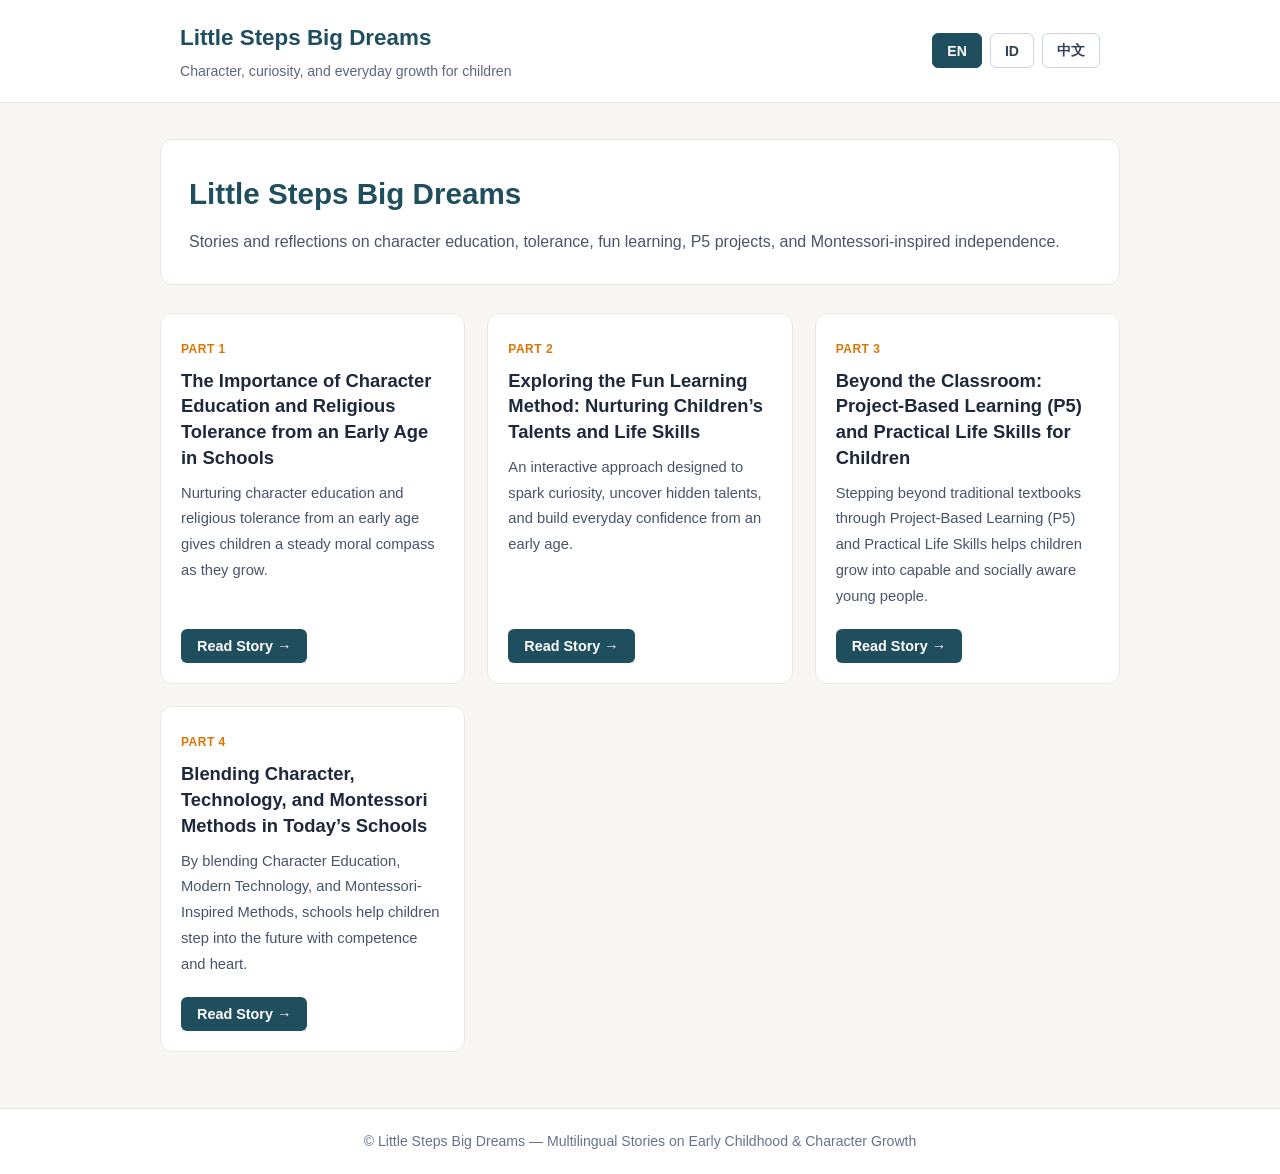
==== index.html @ 89bf20f0 "Update image filenames in articles.js" ====
<!DOCTYPE html>
<html lang="en">
<head>
  <meta charset="UTF-8">
  <meta name="viewport" content="width=device-width, initial-scale=1.0">
  <title>Little Steps Big Dreams</title>
  <link rel="stylesheet" href="style.css">
</head>
<body>
  <header class="site-header">
    <div class="container header-inner">
      <div class="brand">
        <a href="#home" id="brandLink" class="brand-title">Little Steps Big Dreams</a>
        <p id="siteTagline" class="brand-tagline">Character, curiosity, and everyday growth for children</p>
      </div>

      <div class="lang-switcher" role="group" aria-label="Language Switcher">
        <button type="button" class="lang-btn active" data-lang="en">EN</button>
        <button type="button" class="lang-btn" data-lang="id">ID</button>
        <button type="button" class="lang-btn" data-lang="zh">中文</button>
      </div>
    </div>
  </header>

  <main class="container main-content">
    <!-- Tampilan Beranda (Daftar 4 Cerita) -->
    <section id="homeView">
      <div class="hero-box">
        <h1 id="heroTitle">Little Steps Big Dreams</h1>
        <p id="heroSubtitle">Stories and reflections on character education, tolerance, fun learning, P5 projects, and Montessori-inspired independence.</p>
      </div>

      <div id="articlesGrid" class="articles-grid"></div>
    </section>

    <!-- Tampilan Baca Artikel Penuh -->
    <article id="articleView" class="article-view hidden">
      <button type="button" id="backBtn" class="back-btn">← Back to All Stories</button>

      <header class="article-header">
        <h2 id="articleTitle"></h2>
      </header>

      <div id="articleGallery" class="article-gallery"></div>

      <div id="articleBody" class="article-body"></div>

      <div class="article-footer-nav">
        <button type="button" id="backBtnBottom" class="back-btn">← Back to All Stories</button>
      </div>
    </article>
  </main>

  <footer class="site-footer">
    <div class="container">
      <p id="footerText">© Little Steps Big Dreams — Multilingual Stories on Early Childhood & Character Growth</p>
    </div>
  </footer>

  <script src="articles.js"></script>
  <script src="script.js"></script>
</body>
</html>
---- style.css ----
* {
  box-sizing: border-box;
  margin: 0;
  padding: 0;
}

body {
  font-family: "Segoe UI", Roboto, Helvetica, Arial, sans-serif;
  background-color: #f9f7f4;
  color: #2b2d42;
  line-height: 1.75;
}

.container {
  max-width: 960px;
  margin: 0 auto;
  padding: 0 20px;
}

.hidden {
  display: none;
}

/* Header & Language Switcher */
.site-header {
  background-color: #ffffff;
  border-bottom: 1px solid #e6e2dc;
  padding: 18px 0;
  position: sticky;
  top: 0;
  z-index: 100;
}

.header-inner {
  display: flex;
  justify-content: space-between;
  align-items: center;
  gap: 16px;
  flex-wrap: wrap;
}

.brand-title {
  font-size: 1.4rem;
  font-weight: 700;
  color: #1f4e5f;
  text-decoration: none;
}

.brand-tagline {
  font-size: 0.88rem;
  color: #5c677d;
  margin-top: 2px;
}

.lang-switcher {
  display: flex;
  gap: 8px;
}

.lang-btn {
  padding: 7px 14px;
  border: 1px solid #cbd5e1;
  background-color: #ffffff;
  color: #334155;
  border-radius: 6px;
  cursor: pointer;
  font-weight: 600;
  font-size: 0.88rem;
  transition: all 0.2s ease;
}

.lang-btn:hover {
  border-color: #1f4e5f;
  color: #1f4e5f;
}

.lang-btn.active {
  background-color: #1f4e5f;
  border-color: #1f4e5f;
  color: #ffffff;
}

/* Main Content */
.main-content {
  padding: 36px 0 56px;
}

.hero-box {
  background-color: #ffffff;
  border: 1px solid #ece8e1;
  border-radius: 12px;
  padding: 28px;
  margin-bottom: 28px;
}

.hero-box h1 {
  font-size: 1.85rem;
  color: #1f4e5f;
  margin-bottom: 8px;
}

.hero-box p {
  color: #4a5568;
  font-size: 1rem;
}

/* Articles Grid (4 Cards) */
.articles-grid {
  display: grid;
  grid-template-columns: repeat(auto-fit, minmax(280px, 1fr));
  gap: 22px;
}

.article-card {
  background-color: #ffffff;
  border: 1px solid #ece8e1;
  border-radius: 12px;
  overflow: hidden;
  display: flex;
  flex-direction: column;
  justify-content: space-between;
  transition: transform 0.2s ease, box-shadow 0.2s ease;
}

.article-card:hover {
  transform: translateY(-3px);
  box-shadow: 0 8px 20px rgba(31, 78, 95, 0.08);
}

.card-thumb {
  width: 100%;
  height: 190px;
  object-fit: cover;
  background-color: #eef2f6;
}

.card-content {
  padding: 20px;
  flex-grow: 1;
}

.card-part {
  display: inline-block;
  font-size: 0.75rem;
  font-weight: 700;
  text-transform: uppercase;
  letter-spacing: 0.5px;
  color: #d97706;
  margin-bottom: 8px;
}

.card-title {
  font-size: 1.15rem;
  color: #1e293b;
  margin-bottom: 10px;
  line-height: 1.4;
}

.card-excerpt {
  font-size: 0.92rem;
  color: #475569;
}

.card-footer {
  padding: 0 20px 20px;
}

.read-btn {
  display: inline-block;
  padding: 9px 16px;
  background-color: #1f4e5f;
  color: #ffffff;
  border: none;
  border-radius: 6px;
  font-size: 0.9rem;
  font-weight: 600;
  cursor: pointer;
  transition: background-color 0.2s ease;
}

.read-btn:hover {
  background-color: #163a47;
}

/* Full Article View */
.article-view {
  background-color: #ffffff;
  border: 1px solid #ece8e1;
  border-radius: 12px;
  padding: 32px;
}

.back-btn {
  padding: 8px 14px;
  background-color: #f1f5f9;
  color: #1e293b;
  border: 1px solid #cbd5e1;
  border-radius: 6px;
  cursor: pointer;
  font-size: 0.9rem;
  font-weight: 600;
  margin-bottom: 20px;
}

.back-btn:hover {
  background-color: #e2e8f0;
}

.article-header h2 {
  font-size: 1.65rem;
  color: #1f4e5f;
  line-height: 1.35;
  margin-bottom: 20px;
}

.article-gallery {
  display: grid;
  grid-template-columns: repeat(auto-fit, minmax(240px, 1fr));
  gap: 16px;
  margin-bottom: 24px;
}

.article-gallery img {
  width: 100%;
  max-height: 300px;
  object-fit: cover;
  border-radius: 8px;
  border: 1px solid #e5e7eb;
}

.article-body p {
  margin-bottom: 14px;
  color: #2d3748;
}

.article-body h4 {
  font-size: 1.18rem;
  color: #1f4e5f;
  margin-top: 24px;
  margin-bottom: 10px;
}

.article-body ul {
  margin: 10px 0 18px 22px;
}

.article-body li {
  margin-bottom: 8px;
  color: #2d3748;
}

.story-box {
  background-color: #fffbeb;
  border-left: 4px solid #f59e0b;
  padding: 16px 18px;
  border-radius: 6px;
  margin: 24px 0 16px;
  color: #334155;
}

.comment-prompt {
  color: #475569;
  margin-top: 12px;
}

.article-footer-nav {
  margin-top: 28px;
  padding-top: 18px;
  border-top: 1px solid #e5e7eb;
}

/* Footer */
.site-footer {
  background-color: #ffffff;
  border-top: 1px solid #e6e2dc;
  padding: 20px 0;
  text-align: center;
  font-size: 0.88rem;
  color: #64748b;
}

@media (max-width: 600px) {
  .article-view {
    padding: 20px;
  }

  .article-header h2 {
    font-size: 1.35rem;
  }
}
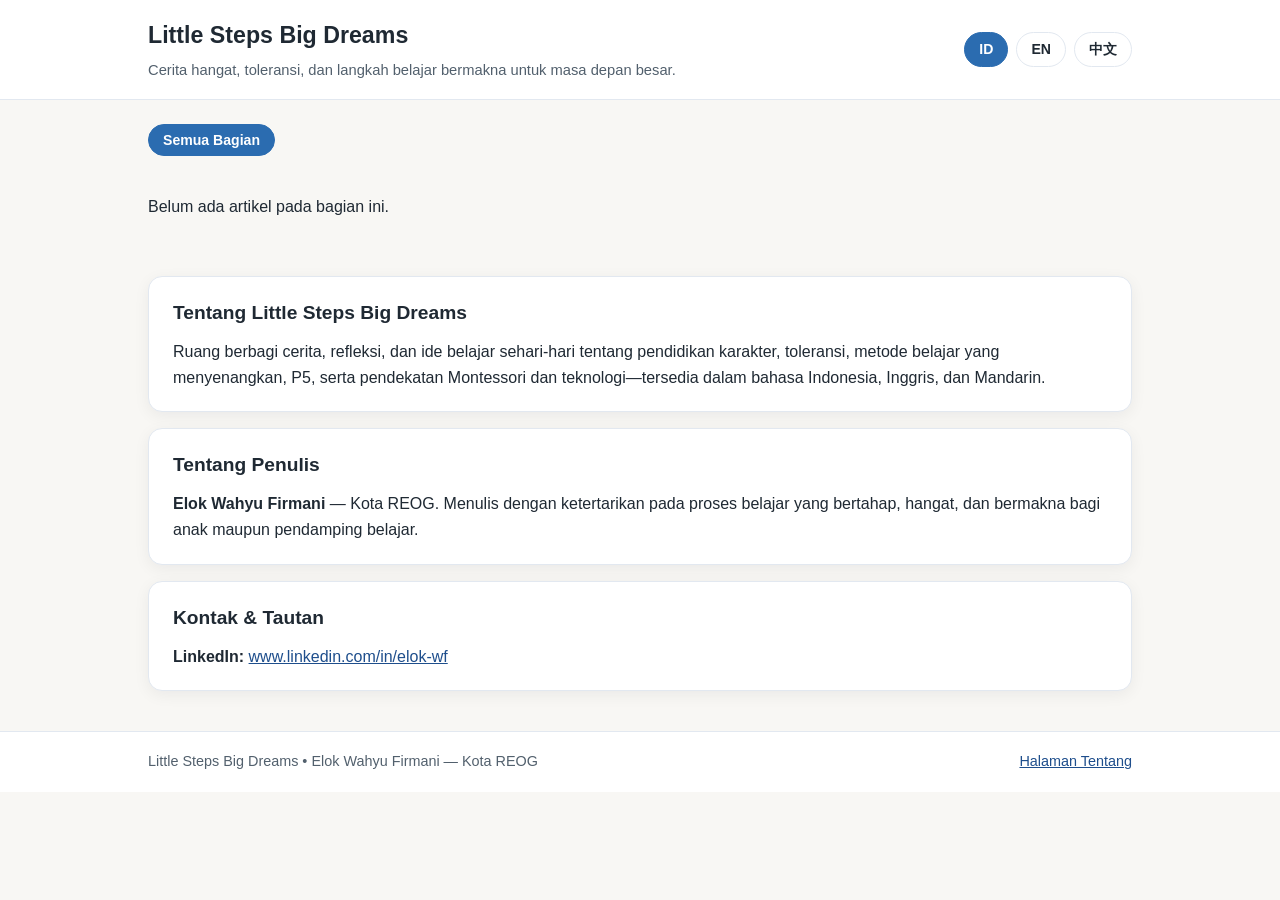
==== commit 043ad572: "Update index.html, style.css, and script.js with profile and multilingual support" ====
--- a/index.html
+++ b/index.html
@@ -1,61 +1,83 @@
 <!DOCTYPE html>
-<html lang="en">
+<html lang="id">
 <head>
-  <meta charset="UTF-8">
-  <meta name="viewport" content="width=device-width, initial-scale=1.0">
-  <title>Little Steps Big Dreams</title>
-  <link rel="stylesheet" href="style.css">
+  <meta charset="UTF-8" />
+  <meta name="viewport" content="width=device-width, initial-scale=1.0" />
+  <meta name="description" content="Little Steps Big Dreams — Ruang berbagi cerita, refleksi, dan ide belajar sehari-hari tentang pendidikan karakter, toleransi, metode belajar yang menyenangkan, P5, serta pendekatan Montessori dan teknologi dalam bahasa Indonesia, Inggris, dan Mandarin." />
+  <title id="page-title">Little Steps Big Dreams</title>
+  <link rel="stylesheet" href="style.css" />
 </head>
 <body>
   <header class="site-header">
     <div class="container header-inner">
-      <div class="brand">
-        <a href="#home" id="brandLink" class="brand-title">Little Steps Big Dreams</a>
-        <p id="siteTagline" class="brand-tagline">Character, curiosity, and everyday growth for children</p>
+      <div class="brand-block">
+        <a href="index.html" class="brand-title" id="brand-title">Little Steps Big Dreams</a>
+        <p class="brand-tagline" id="brand-tagline">
+          Cerita hangat, toleransi, dan langkah belajar bermakna untuk masa depan besar.
+        </p>
       </div>
 
-      <div class="lang-switcher" role="group" aria-label="Language Switcher">
-        <button type="button" class="lang-btn active" data-lang="en">EN</button>
-        <button type="button" class="lang-btn" data-lang="id">ID</button>
+      <div class="lang-switcher" role="group" aria-label="Language switcher">
+        <button type="button" class="lang-btn active" data-lang="id">ID</button>
+        <button type="button" class="lang-btn" data-lang="en">EN</button>
         <button type="button" class="lang-btn" data-lang="zh">中文</button>
       </div>
     </div>
   </header>
 
   <main class="container main-content">
-    <!-- Tampilan Beranda (Daftar 4 Cerita) -->
-    <section id="homeView">
-      <div class="hero-box">
-        <h1 id="heroTitle">Little Steps Big Dreams</h1>
-        <p id="heroSubtitle">Stories and reflections on character education, tolerance, fun learning, P5 projects, and Montessori-inspired independence.</p>
+    <section class="filter-bar" aria-label="Filter bagian artikel">
+      <div id="part-filters" class="part-filters"></div>
+    </section>
+
+    <section id="articles-grid" class="articles-grid" aria-label="Daftar artikel"></section>
+
+    <!-- Bagian Tentang Blog, Penulis & Kontak -->
+    <section id="about-section" class="about-summary" aria-label="Tentang Little Steps Big Dreams">
+      <div class="about-card">
+        <h2 id="about-blog-title">Tentang Little Steps Big Dreams</h2>
+        <p id="about-blog-desc">
+          Ruang berbagi cerita, refleksi, dan ide belajar sehari-hari tentang pendidikan karakter, toleransi, metode belajar yang menyenangkan, P5, serta pendekatan Montessori dan teknologi—tersedia dalam bahasa Indonesia, Inggris, dan Mandarin.
+        </p>
       </div>
 
-      <div id="articlesGrid" class="articles-grid"></div>
+      <div class="about-card">
+        <h2 id="about-author-title">Tentang Penulis</h2>
+        <p id="about-author-desc">
+          <strong>Elok Wahyu Firmani</strong> — Kota REOG. Menulis dengan ketertarikan pada proses belajar yang bertahap, hangat, dan bermakna bagi anak maupun pendamping belajar.
+        </p>
+      </div>
+
+      <div class="about-card">
+        <h2 id="about-contact-title">Kontak &amp; Tautan</h2>
+        <p class="about-contact-item">
+          <strong id="about-linkedin-label">LinkedIn:</strong>
+          <a href="https://www.linkedin.com/in/elok-wf/" target="_blank" rel="noopener noreferrer">
+            www.linkedin.com/in/elok-wf
+          </a>
+        </p>
+      </div>
     </section>
-
-    <!-- Tampilan Baca Artikel Penuh -->
-    <article id="articleView" class="article-view hidden">
-      <button type="button" id="backBtn" class="back-btn">← Back to All Stories</button>
-
-      <header class="article-header">
-        <h2 id="articleTitle"></h2>
-      </header>
-
-      <div id="articleGallery" class="article-gallery"></div>
-
-      <div id="articleBody" class="article-body"></div>
-
-      <div class="article-footer-nav">
-        <button type="button" id="backBtnBottom" class="back-btn">← Back to All Stories</button>
-      </div>
-    </article>
   </main>
 
   <footer class="site-footer">
-    <div class="container">
-      <p id="footerText">© Little Steps Big Dreams — Multilingual Stories on Early Childhood & Character Growth</p>
+    <div class="container footer-inner">
+      <p id="footer-text">Little Steps Big Dreams • Elok Wahyu Firmani — Kota REOG</p>
+      <a href="about.html" id="footer-about-link">Halaman Tentang</a>
     </div>
   </footer>
+
+  <!-- Modal Pembaca Artikel -->
+  <div id="article-modal" class="modal" aria-hidden="true" role="dialog" aria-modal="true">
+    <div class="modal-backdrop" id="modal-backdrop"></div>
+    <div class="modal-dialog">
+      <button type="button" class="modal-close" id="modal-close" aria-label="Tutup">&times;</button>
+      <p id="modal-part" class="modal-part"></p>
+      <h2 id="modal-title" class="modal-title"></h2>
+      <div id="modal-images" class="modal-images"></div>
+      <div id="modal-content" class="modal-content"></div>
+    </div>
+  </div>
 
   <script src="articles.js"></script>
   <script src="script.js"></script>
--- a/style.css
+++ b/style.css
@@ -1,290 +1,318 @@
+:root {
+  --bg-page: #f8f7f4;
+  --bg-card: #ffffff;
+  --bg-soft: #eef2ef;
+  --text-main: #1f2933;
+  --text-muted: #52606d;
+  --accent: #2b6cb0;
+  --accent-dark: #1e4e8c;
+  --border-color: #e2e8f0;
+  --radius: 14px;
+  --shadow: 0 4px 16px rgba(15, 23, 42, 0.06);
+}
+
 * {
   box-sizing: border-box;
+}
+
+html,
+body {
   margin: 0;
   padding: 0;
-}
-
-body {
-  font-family: "Segoe UI", Roboto, Helvetica, Arial, sans-serif;
-  background-color: #f9f7f4;
-  color: #2b2d42;
-  line-height: 1.75;
+  background-color: var(--bg-page);
+  color: var(--text-main);
+  font-family: "Segoe UI", Roboto, Arial, sans-serif;
+  line-height: 1.65;
+}
+
+img {
+  max-width: 100%;
+  display: block;
+}
+
+a {
+  color: var(--accent-dark);
 }
 
 .container {
-  max-width: 960px;
+  max-width: 1020px;
   margin: 0 auto;
-  padding: 0 20px;
-}
-
-.hidden {
-  display: none;
-}
-
-/* Header & Language Switcher */
+  padding: 0 18px;
+}
+
+/* Header */
 .site-header {
-  background-color: #ffffff;
-  border-bottom: 1px solid #e6e2dc;
-  padding: 18px 0;
+  background: var(--bg-card);
+  border-bottom: 1px solid var(--border-color);
   position: sticky;
   top: 0;
-  z-index: 100;
+  z-index: 20;
 }
 
 .header-inner {
   display: flex;
+  flex-wrap: wrap;
   justify-content: space-between;
   align-items: center;
-  gap: 16px;
+  gap: 14px;
+  padding: 16px 18px;
+}
+
+.brand-title {
+  display: inline-block;
+  font-size: 1.45rem;
+  font-weight: 700;
+  text-decoration: none;
+  color: var(--text-main);
+}
+
+.brand-tagline {
+  margin: 4px 0 0;
+  font-size: 0.92rem;
+  color: var(--text-muted);
+}
+
+.lang-switcher {
+  display: flex;
+  gap: 8px;
+}
+
+.lang-btn,
+.filter-btn,
+.read-btn {
+  cursor: pointer;
+  border: 1px solid var(--border-color);
+  background: var(--bg-card);
+  color: var(--text-main);
+  border-radius: 999px;
+  padding: 7px 14px;
+  font-size: 0.88rem;
+  font-weight: 600;
+  transition: all 0.2s ease;
+}
+
+.lang-btn:hover,
+.filter-btn:hover,
+.read-btn:hover {
+  border-color: var(--accent);
+  color: var(--accent-dark);
+}
+
+.lang-btn.active,
+.filter-btn.active {
+  background: var(--accent);
+  border-color: var(--accent);
+  color: #ffffff;
+}
+
+/* Main & Filter */
+.main-content {
+  padding-top: 24px;
+  padding-bottom: 40px;
+}
+
+.filter-bar {
+  margin-bottom: 22px;
+}
+
+.part-filters {
+  display: flex;
   flex-wrap: wrap;
-}
-
-.brand-title {
-  font-size: 1.4rem;
-  font-weight: 700;
-  color: #1f4e5f;
-  text-decoration: none;
-}
-
-.brand-tagline {
-  font-size: 0.88rem;
-  color: #5c677d;
-  margin-top: 2px;
-}
-
-.lang-switcher {
-  display: flex;
-  gap: 8px;
-}
-
-.lang-btn {
-  padding: 7px 14px;
-  border: 1px solid #cbd5e1;
-  background-color: #ffffff;
-  color: #334155;
-  border-radius: 6px;
-  cursor: pointer;
-  font-weight: 600;
-  font-size: 0.88rem;
-  transition: all 0.2s ease;
-}
-
-.lang-btn:hover {
-  border-color: #1f4e5f;
-  color: #1f4e5f;
-}
-
-.lang-btn.active {
-  background-color: #1f4e5f;
-  border-color: #1f4e5f;
-  color: #ffffff;
-}
-
-/* Main Content */
-.main-content {
-  padding: 36px 0 56px;
-}
-
-.hero-box {
-  background-color: #ffffff;
-  border: 1px solid #ece8e1;
-  border-radius: 12px;
-  padding: 28px;
-  margin-bottom: 28px;
-}
-
-.hero-box h1 {
-  font-size: 1.85rem;
-  color: #1f4e5f;
-  margin-bottom: 8px;
-}
-
-.hero-box p {
-  color: #4a5568;
-  font-size: 1rem;
-}
-
-/* Articles Grid (4 Cards) */
+  gap: 10px;
+}
+
+/* Articles Grid */
 .articles-grid {
   display: grid;
-  grid-template-columns: repeat(auto-fit, minmax(280px, 1fr));
-  gap: 22px;
+  grid-template-columns: repeat(auto-fit, minmax(270px, 1fr));
+  gap: 20px;
 }
 
 .article-card {
-  background-color: #ffffff;
-  border: 1px solid #ece8e1;
-  border-radius: 12px;
+  background: var(--bg-card);
+  border: 1px solid var(--border-color);
+  border-radius: var(--radius);
   overflow: hidden;
+  box-shadow: var(--shadow);
   display: flex;
   flex-direction: column;
-  justify-content: space-between;
-  transition: transform 0.2s ease, box-shadow 0.2s ease;
-}
-
-.article-card:hover {
-  transform: translateY(-3px);
-  box-shadow: 0 8px 20px rgba(31, 78, 95, 0.08);
-}
-
-.card-thumb {
+}
+
+.article-thumb-wrap {
   width: 100%;
-  height: 190px;
+  aspect-ratio: 16 / 10;
+  background: var(--bg-soft);
+  overflow: hidden;
+}
+
+.article-thumb {
+  width: 100%;
+  height: 100%;
   object-fit: cover;
-  background-color: #eef2f6;
-}
-
-.card-content {
-  padding: 20px;
-  flex-grow: 1;
-}
-
-.card-part {
-  display: inline-block;
-  font-size: 0.75rem;
+}
+
+.article-body {
+  padding: 18px;
+  display: flex;
+  flex-direction: column;
+  flex: 1;
+}
+
+.article-part {
+  font-size: 0.8rem;
   font-weight: 700;
   text-transform: uppercase;
-  letter-spacing: 0.5px;
-  color: #d97706;
-  margin-bottom: 8px;
-}
-
-.card-title {
+  letter-spacing: 0.04em;
+  color: var(--accent-dark);
+  margin: 0 0 6px;
+}
+
+.article-title {
+  margin: 0 0 8px;
   font-size: 1.15rem;
-  color: #1e293b;
-  margin-bottom: 10px;
-  line-height: 1.4;
-}
-
-.card-excerpt {
-  font-size: 0.92rem;
-  color: #475569;
-}
-
-.card-footer {
-  padding: 0 20px 20px;
+  line-height: 1.35;
+}
+
+.article-summary {
+  margin: 0 0 16px;
+  font-size: 0.94rem;
+  color: var(--text-muted);
+  flex: 1;
 }
 
 .read-btn {
-  display: inline-block;
-  padding: 9px 16px;
-  background-color: #1f4e5f;
-  color: #ffffff;
-  border: none;
-  border-radius: 6px;
-  font-size: 0.9rem;
-  font-weight: 600;
-  cursor: pointer;
-  transition: background-color 0.2s ease;
-}
-
-.read-btn:hover {
-  background-color: #163a47;
-}
-
-/* Full Article View */
-.article-view {
-  background-color: #ffffff;
-  border: 1px solid #ece8e1;
-  border-radius: 12px;
-  padding: 32px;
-}
-
-.back-btn {
-  padding: 8px 14px;
-  background-color: #f1f5f9;
-  color: #1e293b;
-  border: 1px solid #cbd5e1;
-  border-radius: 6px;
-  cursor: pointer;
-  font-size: 0.9rem;
-  font-weight: 600;
-  margin-bottom: 20px;
-}
-
-.back-btn:hover {
-  background-color: #e2e8f0;
-}
-
-.article-header h2 {
-  font-size: 1.65rem;
-  color: #1f4e5f;
-  line-height: 1.35;
-  margin-bottom: 20px;
-}
-
-.article-gallery {
+  align-self: flex-start;
+  border-radius: 10px;
+  background: var(--bg-soft);
+}
+
+/* About Summary Section */
+.about-summary {
+  margin-top: 40px;
   display: grid;
-  grid-template-columns: repeat(auto-fit, minmax(240px, 1fr));
   gap: 16px;
-  margin-bottom: 24px;
-}
-
-.article-gallery img {
-  width: 100%;
-  max-height: 300px;
-  object-fit: cover;
-  border-radius: 8px;
-  border: 1px solid #e5e7eb;
-}
-
-.article-body p {
-  margin-bottom: 14px;
-  color: #2d3748;
-}
-
-.article-body h4 {
-  font-size: 1.18rem;
-  color: #1f4e5f;
-  margin-top: 24px;
-  margin-bottom: 10px;
-}
-
-.article-body ul {
-  margin: 10px 0 18px 22px;
-}
-
-.article-body li {
-  margin-bottom: 8px;
-  color: #2d3748;
-}
-
-.story-box {
-  background-color: #fffbeb;
-  border-left: 4px solid #f59e0b;
-  padding: 16px 18px;
-  border-radius: 6px;
-  margin: 24px 0 16px;
-  color: #334155;
-}
-
-.comment-prompt {
-  color: #475569;
-  margin-top: 12px;
-}
-
-.article-footer-nav {
-  margin-top: 28px;
-  padding-top: 18px;
-  border-top: 1px solid #e5e7eb;
+}
+
+.about-card {
+  background: var(--bg-card);
+  border: 1px solid var(--border-color);
+  border-radius: var(--radius);
+  padding: 20px 24px;
+  box-shadow: var(--shadow);
+}
+
+.about-card h2 {
+  margin: 0 0 10px;
+  font-size: 1.2rem;
+}
+
+.about-card p {
+  margin: 0;
+}
+
+.about-contact-item a {
+  text-decoration: underline;
+  word-break: break-word;
 }
 
 /* Footer */
 .site-footer {
-  background-color: #ffffff;
-  border-top: 1px solid #e6e2dc;
-  padding: 20px 0;
-  text-align: center;
-  font-size: 0.88rem;
-  color: #64748b;
-}
-
-@media (max-width: 600px) {
-  .article-view {
-    padding: 20px;
-  }
-
-  .article-header h2 {
-    font-size: 1.35rem;
-  }
+  background: var(--bg-card);
+  border-top: 1px solid var(--border-color);
+  padding: 18px 0;
+}
+
+.footer-inner {
+  display: flex;
+  flex-wrap: wrap;
+  justify-content: space-between;
+  align-items: center;
+  gap: 10px;
+  font-size: 0.9rem;
+  color: var(--text-muted);
+}
+
+.footer-inner p {
+  margin: 0;
+}
+
+/* Modal */
+.modal {
+  display: none;
+  position: fixed;
+  inset: 0;
+  z-index: 50;
+  align-items: center;
+  justify-content: center;
+  padding: 16px;
+}
+
+.modal.open {
+  display: flex;
+}
+
+.modal-backdrop {
+  position: fixed;
+  inset: 0;
+  background: rgba(15, 23, 42, 0.55);
+}
+
+.modal-dialog {
+  position: relative;
+  z-index: 2;
+  background: var(--bg-card);
+  border-radius: var(--radius);
+  max-width: 720px;
+  width: 100%;
+  max-height: 88vh;
+  overflow-y: auto;
+  padding: 24px;
+  box-shadow: 0 12px 32px rgba(15, 23, 42, 0.22);
+}
+
+.modal-close {
+  position: sticky;
+  top: 0;
+  float: right;
+  border: none;
+  background: var(--bg-soft);
+  color: var(--text-main);
+  width: 34px;
+  height: 34px;
+  border-radius: 50%;
+  font-size: 1.3rem;
+  line-height: 1;
+  cursor: pointer;
+}
+
+.modal-part {
+  margin: 0 0 6px;
+  font-size: 0.82rem;
+  font-weight: 700;
+  color: var(--accent-dark);
+}
+
+.modal-title {
+  margin: 0 0 14px;
+  font-size: 1.4rem;
+  line-height: 1.35;
+}
+
+.modal-images {
+  display: grid;
+  grid-template-columns: repeat(auto-fit, minmax(220px, 1fr));
+  gap: 12px;
+  margin-bottom: 18px;
+}
+
+.modal-images img {
+  width: 100%;
+  border-radius: 10px;
+  aspect-ratio: 4 / 3;
+  object-fit: cover;
+  background: var(--bg-soft);
+}
+
+.modal-content p {
+  margin: 0 0 12px;
 }
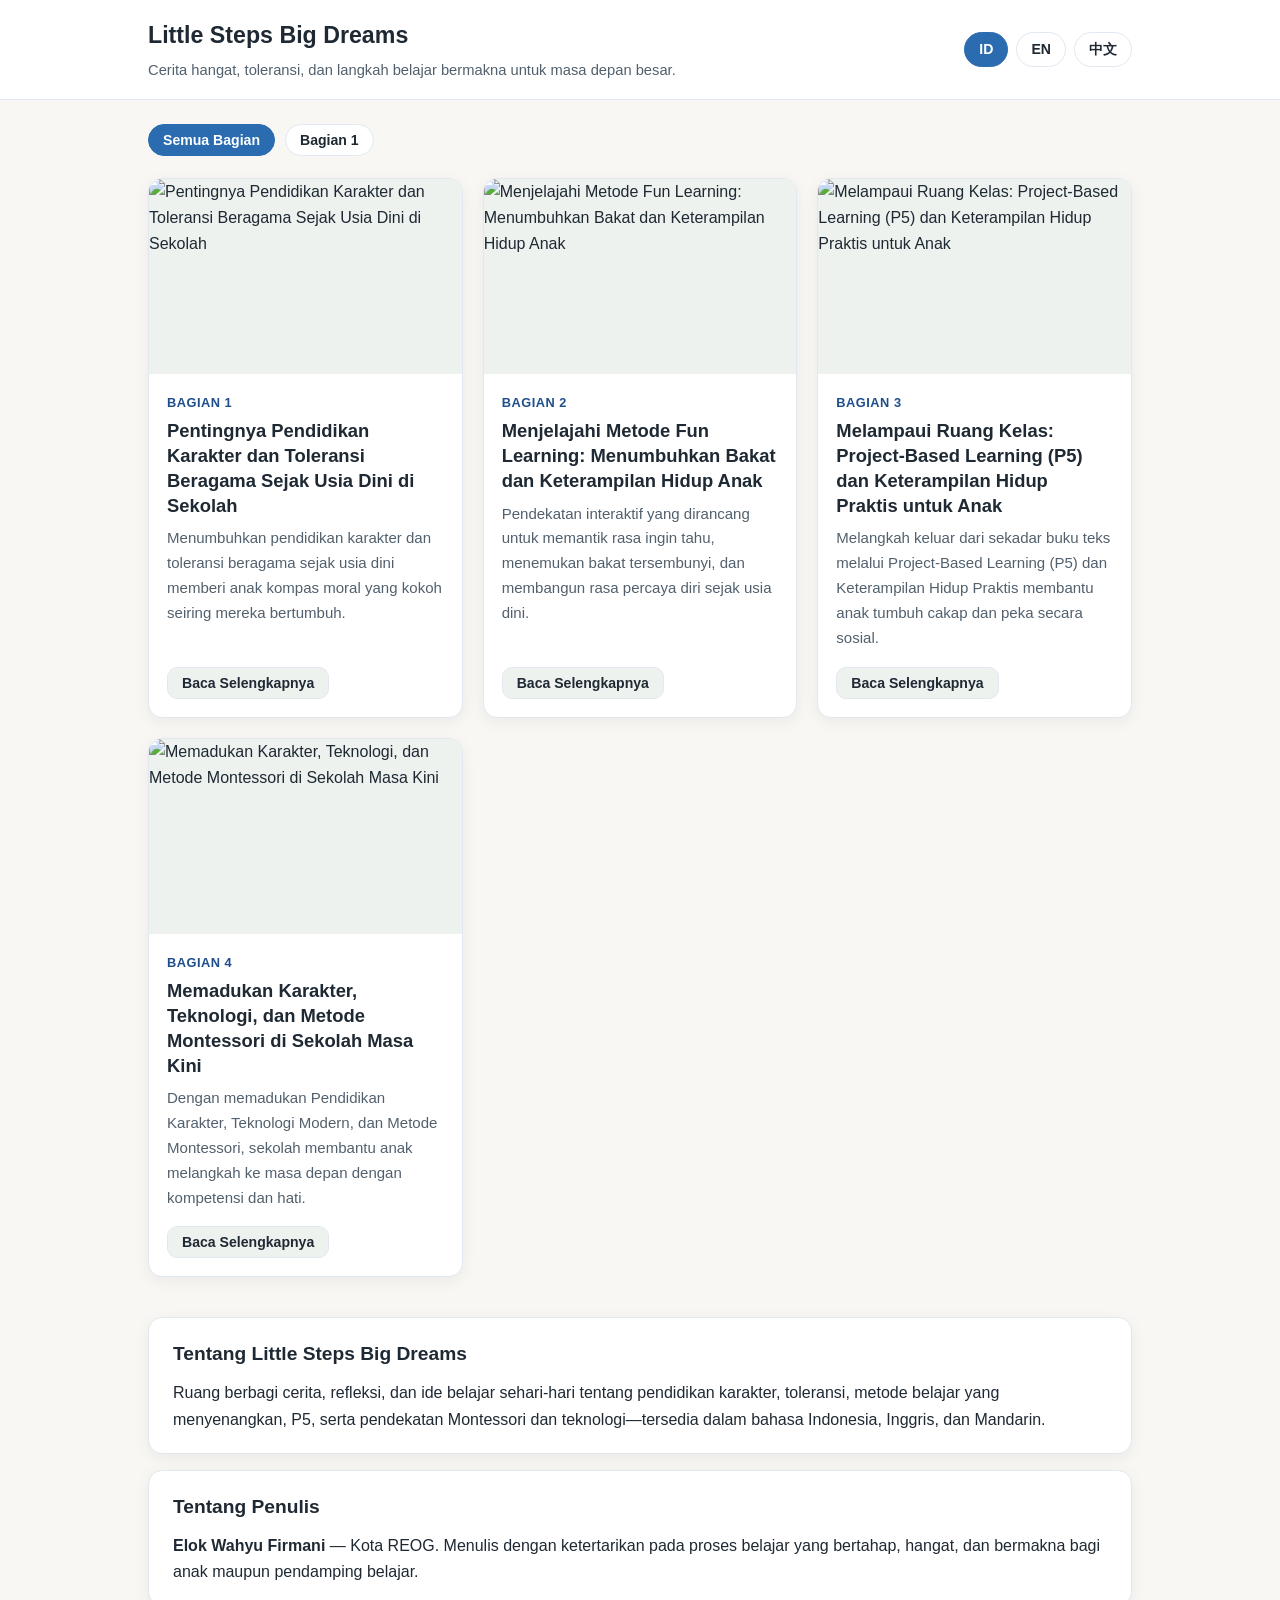
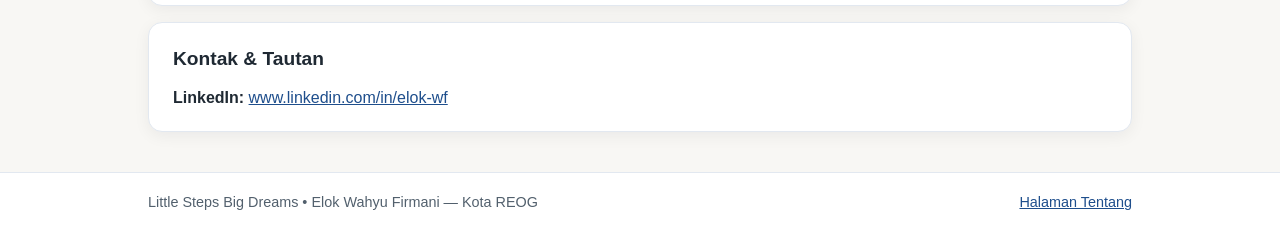
==== commit c675aeeb: "Update blog code" ====
--- a/index.html
+++ b/index.html
@@ -32,7 +32,6 @@
 
     <section id="articles-grid" class="articles-grid" aria-label="Daftar artikel"></section>
 
-    <!-- Bagian Tentang Blog, Penulis & Kontak -->
     <section id="about-section" class="about-summary" aria-label="Tentang Little Steps Big Dreams">
       <div class="about-card">
         <h2 id="about-blog-title">Tentang Little Steps Big Dreams</h2>
@@ -67,7 +66,6 @@
     </div>
   </footer>
 
-  <!-- Modal Pembaca Artikel -->
   <div id="article-modal" class="modal" aria-hidden="true" role="dialog" aria-modal="true">
     <div class="modal-backdrop" id="modal-backdrop"></div>
     <div class="modal-dialog">
--- a/style.css
+++ b/style.css
@@ -271,9 +271,9 @@
 }
 
 .modal-close {
-  position: sticky;
-  top: 0;
-  float: right;
+  position: absolute;
+  top: 16px;
+  right: 16px;
   border: none;
   background: var(--bg-soft);
   color: var(--text-main);
@@ -294,6 +294,7 @@
 
 .modal-title {
   margin: 0 0 14px;
+  padding-right: 40px;
   font-size: 1.4rem;
   line-height: 1.35;
 }
@@ -315,4 +316,31 @@
 
 .modal-content p {
   margin: 0 0 12px;
+}
+
+.modal-content h4 {
+  margin: 18px 0 8px;
+  font-size: 1.08rem;
+}
+
+.modal-content ul {
+  margin: 0 0 14px;
+  padding-left: 20px;
+}
+
+.modal-content li {
+  margin-bottom: 6px;
+}
+
+.story-box {
+  margin: 16px 0;
+  padding: 14px 16px;
+  background: var(--bg-soft);
+  border-left: 4px solid var(--accent);
+  border-radius: 8px;
+}
+
+.comment-prompt {
+  margin-top: 14px;
+  color: var(--text-muted);
 }
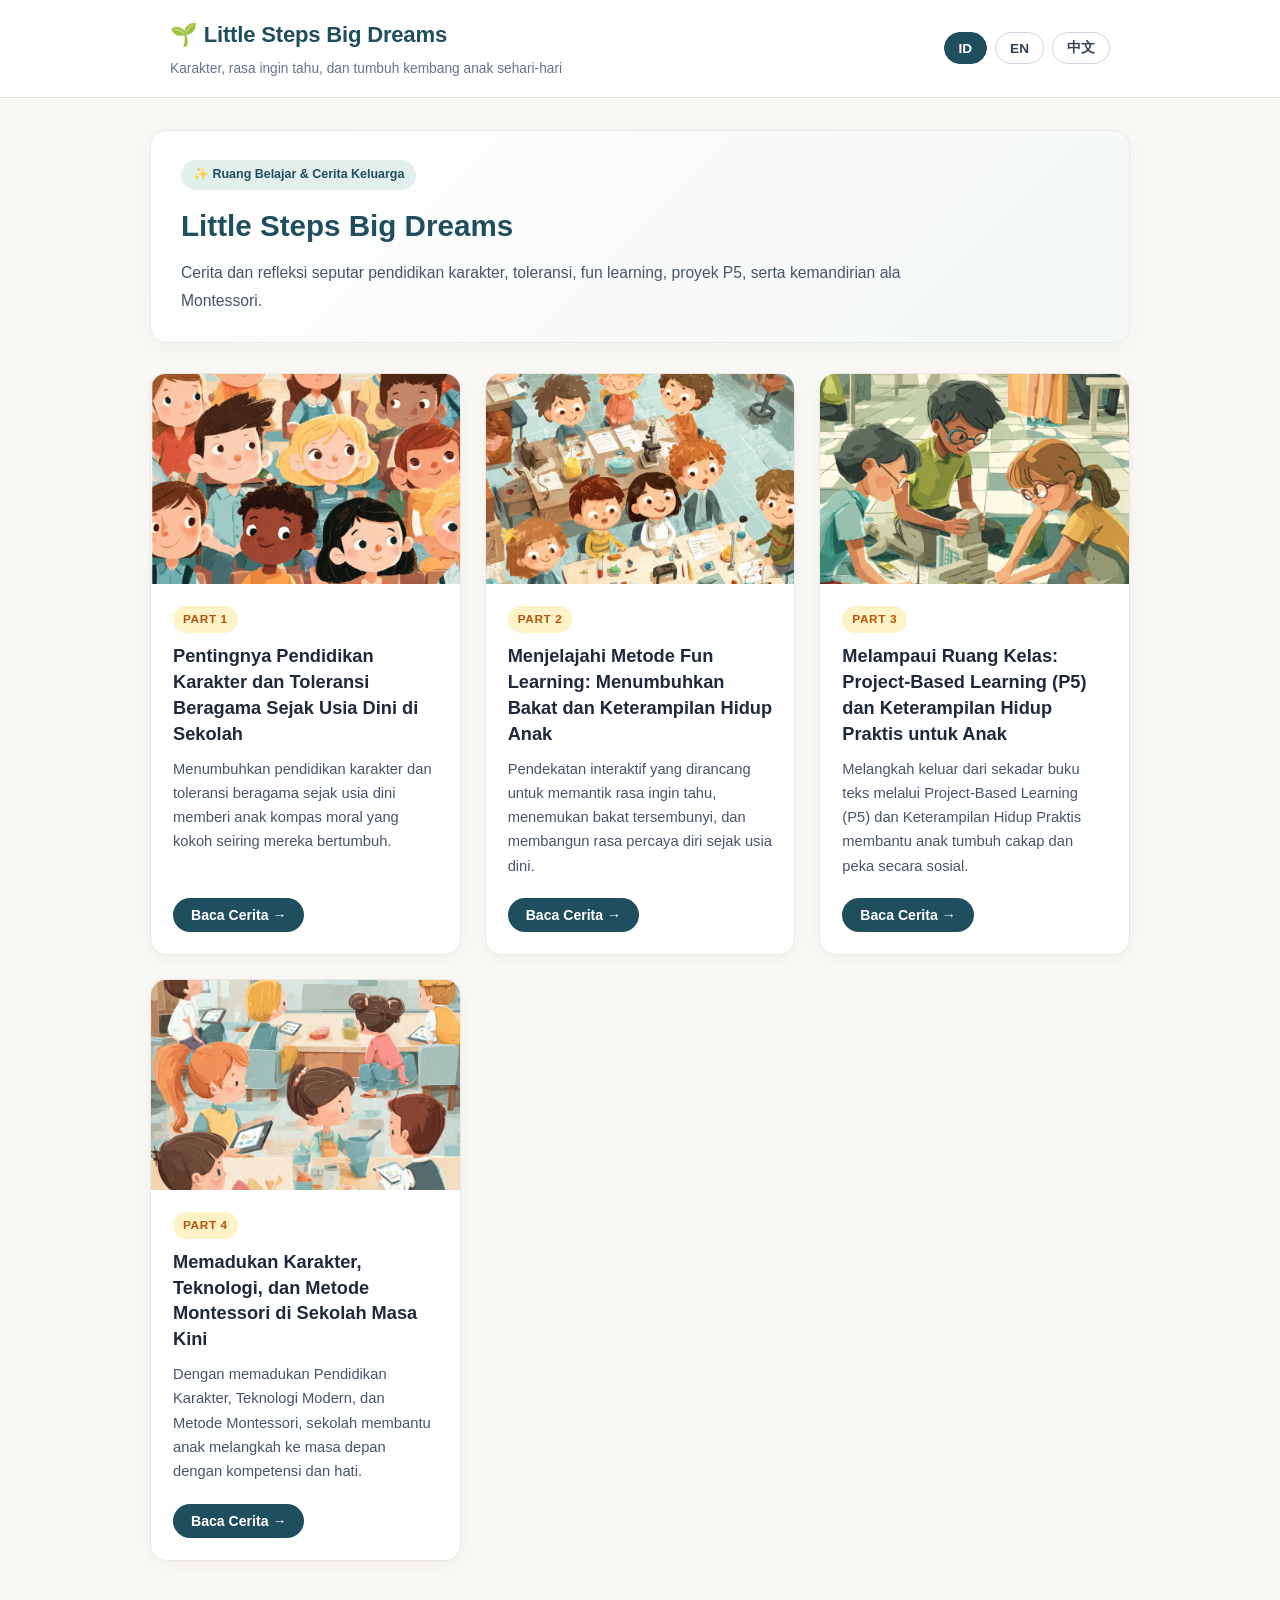
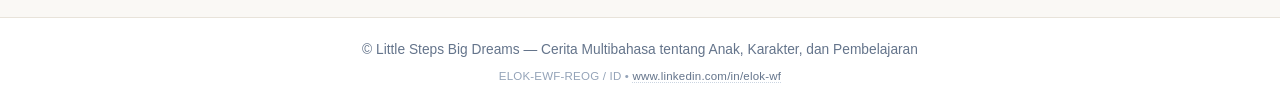
==== commit 7f96d5d2: "Fix all code files, image paths, and add subtle author footer" ====
--- a/index.html
+++ b/index.html
@@ -3,21 +3,18 @@
 <head>
   <meta charset="UTF-8" />
   <meta name="viewport" content="width=device-width, initial-scale=1.0" />
-  <meta name="description" content="Little Steps Big Dreams — Ruang berbagi cerita, refleksi, dan ide belajar sehari-hari tentang pendidikan karakter, toleransi, metode belajar yang menyenangkan, P5, serta pendekatan Montessori dan teknologi dalam bahasa Indonesia, Inggris, dan Mandarin." />
-  <title id="page-title">Little Steps Big Dreams</title>
+  <meta name="description" content="Little Steps Big Dreams — Cerita dan refleksi multibahasa tentang pendidikan karakter, toleransi, fun learning, proyek P5, dan metode Montessori." />
+  <title>Little Steps Big Dreams</title>
   <link rel="stylesheet" href="style.css" />
 </head>
 <body>
   <header class="site-header">
     <div class="container header-inner">
-      <div class="brand-block">
-        <a href="index.html" class="brand-title" id="brand-title">Little Steps Big Dreams</a>
-        <p class="brand-tagline" id="brand-tagline">
-          Cerita hangat, toleransi, dan langkah belajar bermakna untuk masa depan besar.
-        </p>
+      <div class="brand-group">
+        <a href="index.html" id="brandLink" class="brand-title">🌱 Little Steps Big Dreams</a>
+        <p id="siteTagline" class="brand-tagline">Karakter, rasa ingin tahu, dan tumbuh kembang anak sehari-hari</p>
       </div>
-
-      <div class="lang-switcher" role="group" aria-label="Language switcher">
+      <div class="lang-switcher" role="group" aria-label="Pilih Bahasa">
         <button type="button" class="lang-btn active" data-lang="id">ID</button>
         <button type="button" class="lang-btn" data-lang="en">EN</button>
         <button type="button" class="lang-btn" data-lang="zh">中文</button>
@@ -26,58 +23,45 @@
   </header>
 
   <main class="container main-content">
-    <section class="filter-bar" aria-label="Filter bagian artikel">
-      <div id="part-filters" class="part-filters"></div>
-    </section>
-
-    <section id="articles-grid" class="articles-grid" aria-label="Daftar artikel"></section>
-
-    <section id="about-section" class="about-summary" aria-label="Tentang Little Steps Big Dreams">
-      <div class="about-card">
-        <h2 id="about-blog-title">Tentang Little Steps Big Dreams</h2>
-        <p id="about-blog-desc">
-          Ruang berbagi cerita, refleksi, dan ide belajar sehari-hari tentang pendidikan karakter, toleransi, metode belajar yang menyenangkan, P5, serta pendekatan Montessori dan teknologi—tersedia dalam bahasa Indonesia, Inggris, dan Mandarin.
+    <!-- Tampilan Utama (Beranda) -->
+    <section id="homeView">
+      <div class="hero-box">
+        <span class="hero-badge" id="heroBadge">✨ Ruang Belajar &amp; Cerita Keluarga</span>
+        <h1 id="heroTitle">Little Steps Big Dreams</h1>
+        <p id="heroSubtitle">
+          Cerita dan refleksi seputar pendidikan karakter, toleransi, fun learning, proyek P5, serta kemandirian ala Montessori.
         </p>
       </div>
 
-      <div class="about-card">
-        <h2 id="about-author-title">Tentang Penulis</h2>
-        <p id="about-author-desc">
-          <strong>Elok Wahyu Firmani</strong> — Kota REOG. Menulis dengan ketertarikan pada proses belajar yang bertahap, hangat, dan bermakna bagi anak maupun pendamping belajar.
-        </p>
+      <div id="articlesGrid" class="articles-grid" aria-label="Daftar Artikel"></div>
+    </section>
+
+    <!-- Tampilan Baca Artikel Lengkap -->
+    <article id="articleView" class="article-view hidden" aria-live="polite">
+      <button type="button" id="backBtn" class="back-btn">← Kembali ke Daftar Cerita</button>
+      <header class="article-header">
+        <span id="articlePartBadge" class="card-part">PART 1</span>
+        <h2 id="articleTitle"></h2>
+      </header>
+      <div id="articleGallery" class="article-gallery"></div>
+      <div id="articleBody" class="article-body"></div>
+      <div class="article-footer-nav">
+        <button type="button" id="backBtnBottom" class="back-btn">← Kembali ke Daftar Cerita</button>
       </div>
-
-      <div class="about-card">
-        <h2 id="about-contact-title">Kontak &amp; Tautan</h2>
-        <p class="about-contact-item">
-          <strong id="about-linkedin-label">LinkedIn:</strong>
-          <a href="https://www.linkedin.com/in/elok-wf/" target="_blank" rel="noopener noreferrer">
-            www.linkedin.com/in/elok-wf
-          </a>
-        </p>
-      </div>
-    </section>
+    </article>
   </main>
 
   <footer class="site-footer">
     <div class="container footer-inner">
-      <p id="footer-text">Little Steps Big Dreams • Elok Wahyu Firmani — Kota REOG</p>
-      <a href="about.html" id="footer-about-link">Halaman Tentang</a>
+      <p id="footerText">© Little Steps Big Dreams — Cerita Multibahasa tentang Anak, Karakter, dan Pembelajaran</p>
+      <p class="footer-author">
+        ELOK-EWF-REOG / ID •
+        <a href="https://www.linkedin.com/in/elok-wf" target="_blank" rel="noopener noreferrer">www.linkedin.com/in/elok-wf</a>
+      </p>
     </div>
   </footer>
-
-  <div id="article-modal" class="modal" aria-hidden="true" role="dialog" aria-modal="true">
-    <div class="modal-backdrop" id="modal-backdrop"></div>
-    <div class="modal-dialog">
-      <button type="button" class="modal-close" id="modal-close" aria-label="Tutup">&times;</button>
-      <p id="modal-part" class="modal-part"></p>
-      <h2 id="modal-title" class="modal-title"></h2>
-      <div id="modal-images" class="modal-images"></div>
-      <div id="modal-content" class="modal-content"></div>
-    </div>
-  </div>
 
   <script src="articles.js"></script>
   <script src="script.js"></script>
 </body>
-</html>+</html>
--- a/style.css
+++ b/style.css
@@ -1,75 +1,57 @@
-:root {
-  --bg-page: #f8f7f4;
-  --bg-card: #ffffff;
-  --bg-soft: #eef2ef;
-  --text-main: #1f2933;
-  --text-muted: #52606d;
-  --accent: #2b6cb0;
-  --accent-dark: #1e4e8c;
-  --border-color: #e2e8f0;
-  --radius: 14px;
-  --shadow: 0 4px 16px rgba(15, 23, 42, 0.06);
-}
-
 * {
   box-sizing: border-box;
-}
-
-html,
-body {
   margin: 0;
   padding: 0;
-  background-color: var(--bg-page);
-  color: var(--text-main);
-  font-family: "Segoe UI", Roboto, Arial, sans-serif;
-  line-height: 1.65;
-}
-
-img {
-  max-width: 100%;
-  display: block;
-}
-
-a {
-  color: var(--accent-dark);
+}
+
+body {
+  font-family: "Segoe UI", Roboto, Helvetica, Arial, sans-serif;
+  background-color: #faf8f5;
+  color: #2b2d42;
+  line-height: 1.75;
 }
 
 .container {
-  max-width: 1020px;
+  max-width: 980px;
   margin: 0 auto;
-  padding: 0 18px;
-}
-
-/* Header */
+  padding: 0 20px;
+}
+
+.hidden {
+  display: none !important;
+}
+
+/* Header & Language Switcher */
 .site-header {
-  background: var(--bg-card);
-  border-bottom: 1px solid var(--border-color);
+  background-color: rgba(255, 255, 255, 0.96);
+  backdrop-filter: blur(6px);
+  border-bottom: 1px solid #e8e3da;
+  padding: 16px 0;
   position: sticky;
   top: 0;
-  z-index: 20;
+  z-index: 100;
 }
 
 .header-inner {
   display: flex;
-  flex-wrap: wrap;
   justify-content: space-between;
   align-items: center;
-  gap: 14px;
-  padding: 16px 18px;
+  gap: 16px;
+  flex-wrap: wrap;
 }
 
 .brand-title {
-  display: inline-block;
-  font-size: 1.45rem;
+  font-size: 1.38rem;
   font-weight: 700;
+  color: #1f4e5f;
   text-decoration: none;
-  color: var(--text-main);
+  letter-spacing: -0.2px;
 }
 
 .brand-tagline {
-  margin: 4px 0 0;
-  font-size: 0.92rem;
-  color: var(--text-muted);
+  font-size: 0.86rem;
+  color: #64748b;
+  margin-top: 2px;
 }
 
 .lang-switcher {
@@ -77,270 +59,305 @@
   gap: 8px;
 }
 
-.lang-btn,
-.filter-btn,
-.read-btn {
+.lang-btn {
+  padding: 6px 14px;
+  border: 1px solid #cbd5e1;
+  background-color: #ffffff;
+  color: #334155;
+  border-radius: 999px;
   cursor: pointer;
-  border: 1px solid var(--border-color);
-  background: var(--bg-card);
-  color: var(--text-main);
-  border-radius: 999px;
-  padding: 7px 14px;
-  font-size: 0.88rem;
   font-weight: 600;
+  font-size: 0.85rem;
   transition: all 0.2s ease;
 }
 
-.lang-btn:hover,
-.filter-btn:hover,
-.read-btn:hover {
-  border-color: var(--accent);
-  color: var(--accent-dark);
-}
-
-.lang-btn.active,
-.filter-btn.active {
-  background: var(--accent);
-  border-color: var(--accent);
+.lang-btn:hover {
+  border-color: #1f4e5f;
+  color: #1f4e5f;
+}
+
+.lang-btn.active {
+  background-color: #1f4e5f;
+  border-color: #1f4e5f;
   color: #ffffff;
 }
 
-/* Main & Filter */
+/* Main Content */
 .main-content {
-  padding-top: 24px;
-  padding-bottom: 40px;
-}
-
-.filter-bar {
-  margin-bottom: 22px;
-}
-
-.part-filters {
-  display: flex;
-  flex-wrap: wrap;
-  gap: 10px;
+  padding: 32px 0 56px;
+}
+
+.hero-box {
+  background: linear-gradient(135deg, #ffffff 0%, #f3f7f6 100%);
+  border: 1px solid #e6ecea;
+  border-radius: 16px;
+  padding: 28px 30px;
+  margin-bottom: 30px;
+  box-shadow: 0 4px 16px rgba(31, 78, 95, 0.04);
+}
+
+.hero-badge {
+  display: inline-block;
+  font-size: 0.78rem;
+  font-weight: 600;
+  color: #1f4e5f;
+  background-color: #e2efec;
+  padding: 4px 12px;
+  border-radius: 999px;
+  margin-bottom: 10px;
+}
+
+.hero-box h1 {
+  font-size: 1.85rem;
+  color: #1f4e5f;
+  margin-bottom: 8px;
+}
+
+.hero-box p {
+  color: #475569;
+  font-size: 0.98rem;
+  max-width: 720px;
 }
 
 /* Articles Grid */
 .articles-grid {
   display: grid;
-  grid-template-columns: repeat(auto-fit, minmax(270px, 1fr));
-  gap: 20px;
+  grid-template-columns: repeat(auto-fit, minmax(290px, 1fr));
+  gap: 24px;
 }
 
 .article-card {
-  background: var(--bg-card);
-  border: 1px solid var(--border-color);
-  border-radius: var(--radius);
+  background-color: #ffffff;
+  border: 1px solid #ece7df;
+  border-radius: 16px;
   overflow: hidden;
-  box-shadow: var(--shadow);
   display: flex;
   flex-direction: column;
-}
-
-.article-thumb-wrap {
+  justify-content: space-between;
+  box-shadow: 0 4px 14px rgba(15, 23, 42, 0.04);
+  transition: transform 0.22s ease, box-shadow 0.22s ease;
+}
+
+.article-card:hover {
+  transform: translateY(-4px);
+  box-shadow: 0 12px 24px rgba(31, 78, 95, 0.1);
+}
+
+.card-thumb-wrap {
   width: 100%;
-  aspect-ratio: 16 / 10;
-  background: var(--bg-soft);
+  height: 210px;
+  background-color: #eef3f2;
   overflow: hidden;
 }
 
-.article-thumb {
+.card-thumb {
   width: 100%;
   height: 100%;
   object-fit: cover;
-}
-
-.article-body {
-  padding: 18px;
+  display: block;
+  transition: transform 0.35s ease;
+}
+
+.article-card:hover .card-thumb {
+  transform: scale(1.03);
+}
+
+.card-content {
+  padding: 20px 22px 14px;
+  flex-grow: 1;
+}
+
+.card-part {
+  display: inline-block;
+  font-size: 0.74rem;
+  font-weight: 700;
+  text-transform: uppercase;
+  letter-spacing: 0.6px;
+  color: #b45309;
+  background-color: #fef3c7;
+  padding: 3px 10px;
+  border-radius: 999px;
+  margin-bottom: 10px;
+}
+
+.card-title {
+  font-size: 1.14rem;
+  color: #1e293b;
+  margin-bottom: 10px;
+  line-height: 1.42;
+}
+
+.card-excerpt {
+  font-size: 0.92rem;
+  color: #475569;
+  line-height: 1.65;
+}
+
+.card-footer {
+  padding: 6px 22px 22px;
+}
+
+.read-btn {
+  display: inline-flex;
+  align-items: center;
+  gap: 6px;
+  padding: 9px 18px;
+  background-color: #1f4e5f;
+  color: #ffffff;
+  border: none;
+  border-radius: 999px;
+  font-size: 0.88rem;
+  font-weight: 600;
+  cursor: pointer;
+  transition: background-color 0.2s ease;
+}
+
+.read-btn:hover {
+  background-color: #163a47;
+}
+
+/* Full Article View */
+.article-view {
+  background-color: #ffffff;
+  border: 1px solid #ece7df;
+  border-radius: 16px;
+  padding: 34px 36px;
+  box-shadow: 0 6px 20px rgba(15, 23, 42, 0.05);
+}
+
+.back-btn {
+  padding: 8px 16px;
+  background-color: #f1f5f9;
+  color: #1e293b;
+  border: 1px solid #cbd5e1;
+  border-radius: 999px;
+  cursor: pointer;
+  font-size: 0.88rem;
+  font-weight: 600;
+  margin-bottom: 22px;
+  transition: background-color 0.2s ease;
+}
+
+.back-btn:hover {
+  background-color: #e2e8f0;
+}
+
+.article-header h2 {
+  font-size: 1.68rem;
+  color: #1f4e5f;
+  line-height: 1.35;
+  margin-bottom: 22px;
+}
+
+.article-gallery {
+  display: grid;
+  grid-template-columns: repeat(auto-fit, minmax(240px, 1fr));
+  gap: 16px;
+  margin-bottom: 26px;
+}
+
+.article-gallery img {
+  width: 100%;
+  max-height: 320px;
+  object-fit: cover;
+  border-radius: 12px;
+  border: 1px solid #e5e7eb;
+}
+
+.article-body p {
+  margin-bottom: 15px;
+  color: #2d3748;
+  font-size: 1.01rem;
+}
+
+.article-body h4 {
+  font-size: 1.18rem;
+  color: #1f4e5f;
+  margin-top: 26px;
+  margin-bottom: 10px;
+}
+
+.article-body ul {
+  margin: 10px 0 18px 22px;
+}
+
+.article-body li {
+  margin-bottom: 8px;
+  color: #2d3748;
+}
+
+.story-box {
+  background-color: #fffbeb;
+  border-left: 4px solid #f59e0b;
+  padding: 16px 20px;
+  border-radius: 10px;
+  margin: 26px 0 16px;
+  color: #334155;
+}
+
+.comment-prompt {
+  color: #475569;
+  margin-top: 12px;
+}
+
+.article-footer-nav {
+  margin-top: 28px;
+  padding-top: 18px;
+  border-top: 1px solid #e5e7eb;
+}
+
+.article-footer-nav .back-btn {
+  margin-bottom: 0;
+}
+
+/* Footer & Kredit Penulis Kecil */
+.site-footer {
+  background-color: #ffffff;
+  border-top: 1px solid #e8e3da;
+  padding: 20px 0;
+  text-align: center;
+  color: #64748b;
+}
+
+.footer-inner {
   display: flex;
   flex-direction: column;
-  flex: 1;
-}
-
-.article-part {
-  font-size: 0.8rem;
-  font-weight: 700;
-  text-transform: uppercase;
-  letter-spacing: 0.04em;
-  color: var(--accent-dark);
-  margin: 0 0 6px;
-}
-
-.article-title {
-  margin: 0 0 8px;
-  font-size: 1.15rem;
-  line-height: 1.35;
-}
-
-.article-summary {
-  margin: 0 0 16px;
-  font-size: 0.94rem;
-  color: var(--text-muted);
-  flex: 1;
-}
-
-.read-btn {
-  align-self: flex-start;
-  border-radius: 10px;
-  background: var(--bg-soft);
-}
-
-/* About Summary Section */
-.about-summary {
-  margin-top: 40px;
-  display: grid;
-  gap: 16px;
-}
-
-.about-card {
-  background: var(--bg-card);
-  border: 1px solid var(--border-color);
-  border-radius: var(--radius);
-  padding: 20px 24px;
-  box-shadow: var(--shadow);
-}
-
-.about-card h2 {
-  margin: 0 0 10px;
-  font-size: 1.2rem;
-}
-
-.about-card p {
-  margin: 0;
-}
-
-.about-contact-item a {
-  text-decoration: underline;
-  word-break: break-word;
-}
-
-/* Footer */
-.site-footer {
-  background: var(--bg-card);
-  border-top: 1px solid var(--border-color);
-  padding: 18px 0;
-}
-
-.footer-inner {
-  display: flex;
-  flex-wrap: wrap;
-  justify-content: space-between;
   align-items: center;
-  gap: 10px;
-  font-size: 0.9rem;
-  color: var(--text-muted);
-}
-
-.footer-inner p {
-  margin: 0;
-}
-
-/* Modal */
-.modal {
-  display: none;
-  position: fixed;
-  inset: 0;
-  z-index: 50;
-  align-items: center;
-  justify-content: center;
-  padding: 16px;
-}
-
-.modal.open {
-  display: flex;
-}
-
-.modal-backdrop {
-  position: fixed;
-  inset: 0;
-  background: rgba(15, 23, 42, 0.55);
-}
-
-.modal-dialog {
-  position: relative;
-  z-index: 2;
-  background: var(--bg-card);
-  border-radius: var(--radius);
-  max-width: 720px;
-  width: 100%;
-  max-height: 88vh;
-  overflow-y: auto;
-  padding: 24px;
-  box-shadow: 0 12px 32px rgba(15, 23, 42, 0.22);
-}
-
-.modal-close {
-  position: absolute;
-  top: 16px;
-  right: 16px;
-  border: none;
-  background: var(--bg-soft);
-  color: var(--text-main);
-  width: 34px;
-  height: 34px;
-  border-radius: 50%;
-  font-size: 1.3rem;
-  line-height: 1;
-  cursor: pointer;
-}
-
-.modal-part {
-  margin: 0 0 6px;
-  font-size: 0.82rem;
-  font-weight: 700;
-  color: var(--accent-dark);
-}
-
-.modal-title {
-  margin: 0 0 14px;
-  padding-right: 40px;
-  font-size: 1.4rem;
-  line-height: 1.35;
-}
-
-.modal-images {
-  display: grid;
-  grid-template-columns: repeat(auto-fit, minmax(220px, 1fr));
-  gap: 12px;
-  margin-bottom: 18px;
-}
-
-.modal-images img {
-  width: 100%;
-  border-radius: 10px;
-  aspect-ratio: 4 / 3;
-  object-fit: cover;
-  background: var(--bg-soft);
-}
-
-.modal-content p {
-  margin: 0 0 12px;
-}
-
-.modal-content h4 {
-  margin: 18px 0 8px;
-  font-size: 1.08rem;
-}
-
-.modal-content ul {
-  margin: 0 0 14px;
-  padding-left: 20px;
-}
-
-.modal-content li {
-  margin-bottom: 6px;
-}
-
-.story-box {
-  margin: 16px 0;
-  padding: 14px 16px;
-  background: var(--bg-soft);
-  border-left: 4px solid var(--accent);
-  border-radius: 8px;
-}
-
-.comment-prompt {
-  margin-top: 14px;
-  color: var(--text-muted);
-}+  gap: 4px;
+}
+
+#footerText {
+  font-size: 0.86rem;
+}
+
+.footer-author {
+  font-size: 0.72rem;
+  color: #94a3b8;
+  letter-spacing: 0.2px;
+}
+
+.footer-author a {
+  color: #64748b;
+  text-decoration: none;
+  border-bottom: 1px dotted #cbd5e1;
+}
+
+.footer-author a:hover {
+  color: #1f4e5f;
+  border-bottom-color: #1f4e5f;
+}
+
+@media (max-width: 600px) {
+  .hero-box {
+    padding: 22px 20px;
+  }
+  .hero-box h1 {
+    font-size: 1.5rem;
+  }
+  .article-view {
+    padding: 22px 18px;
+  }
+  .article-header h2 {
+    font-size: 1.35rem;
+  }
+}
